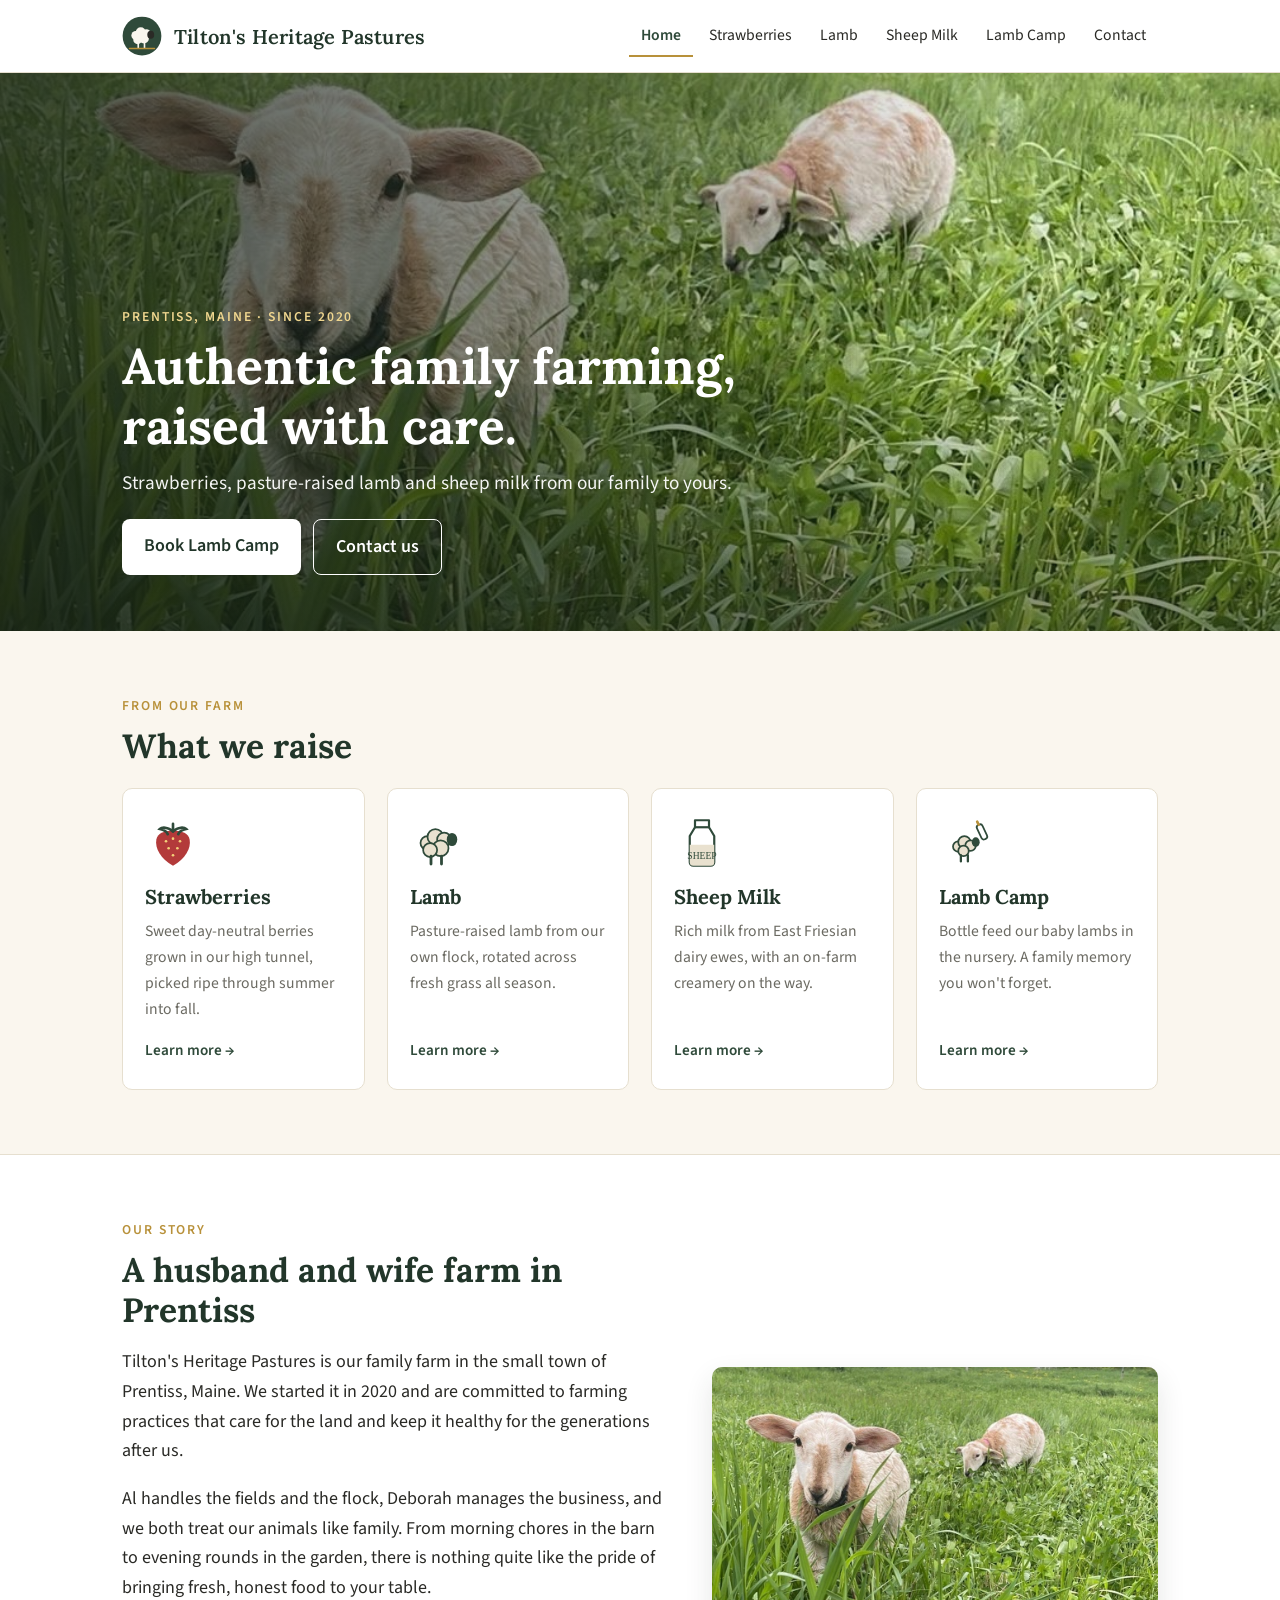
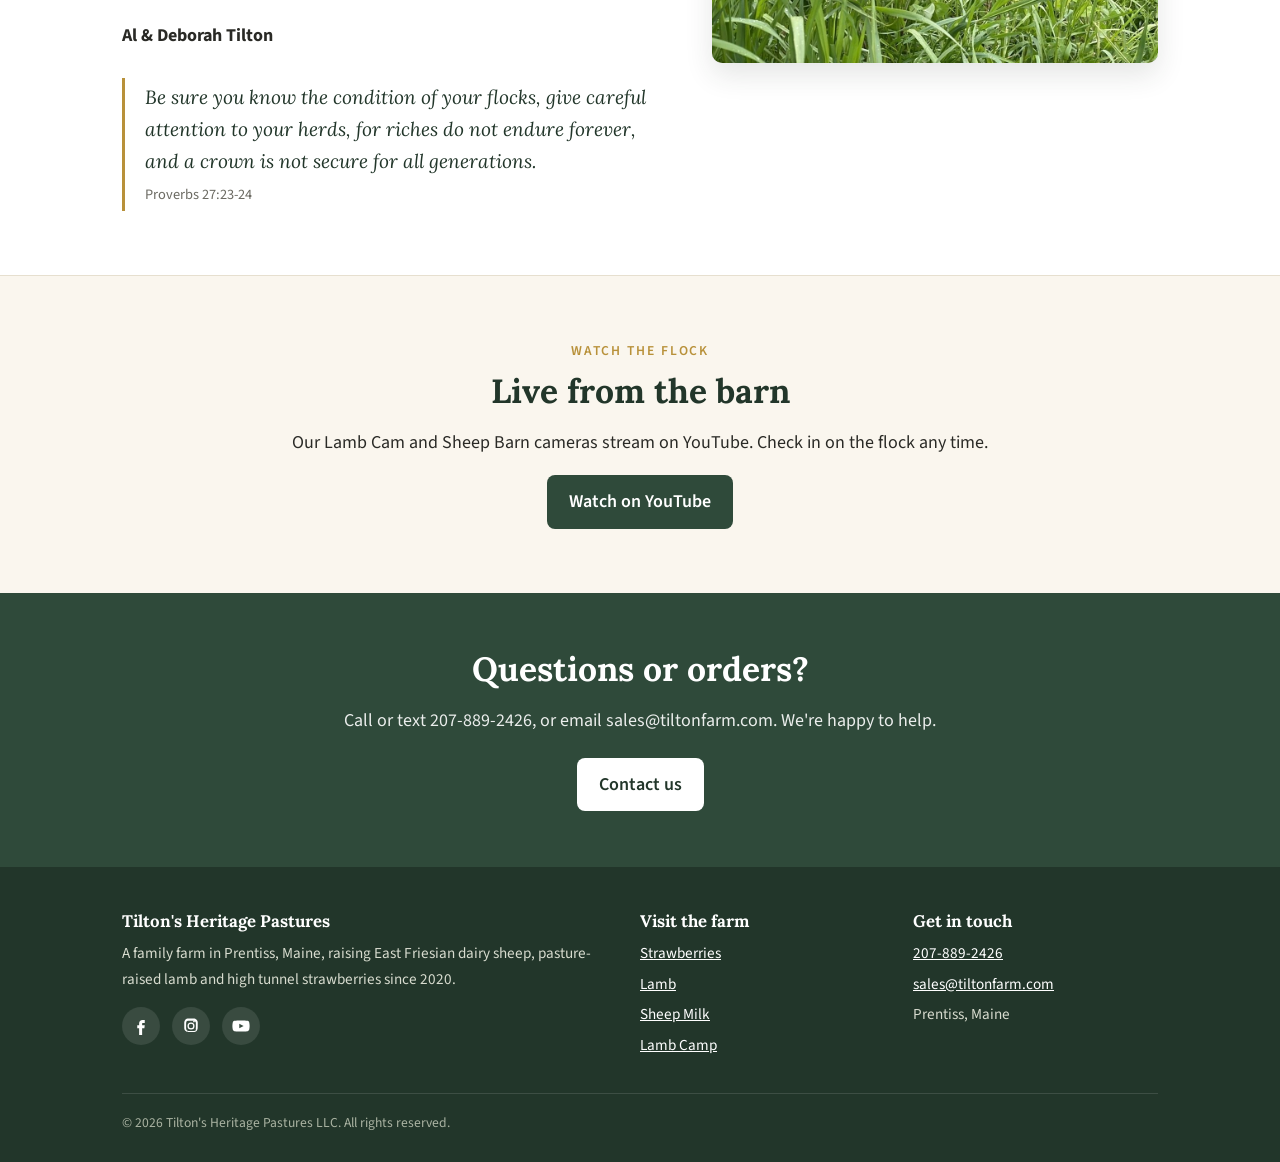
==== index.html @ 11d46650 "Launch tiltonfarm.com site Co-Authored-By: Claude Opus 5.5 <noreply@anthropic.com> Claude-Session: h" ====
<!DOCTYPE html>
<html lang="en">
<head>
<meta charset="utf-8">
<meta name="viewport" content="width=device-width, initial-scale=1">
<title>Tilton's Heritage Pastures | Family Farm in Prentiss, Maine</title>
<meta name="description" content="Family farm in Prentiss, Maine: high tunnel strawberries, pasture-raised lamb, East Friesian sheep milk and Lamb Camp bottle feeding visits.">

<link rel="icon" href="img/favicon.svg" type="image/svg+xml">
<link rel="preconnect" href="https://fonts.googleapis.com"><link rel="preconnect" href="https://fonts.gstatic.com" crossorigin>
<link href="https://fonts.googleapis.com/css2?family=Lora:wght@500;600&family=Source+Sans+3:wght@400;600&display=swap" rel="stylesheet">
<link rel="stylesheet" href="css/style.css">
</head>
<body>
<header class="site-header">
  <div class="wrap">
    <a class="brand" href="index.html"><svg width="40" height="40" viewBox="0 0 64 64" xmlns="http://www.w3.org/2000/svg" aria-hidden="true"><circle cx="32" cy="32" r="31" fill="#2f4a3a"/><g fill="#faf6ee"><circle cx="22" cy="31" r="7"/><circle cx="30" cy="26" r="8"/><circle cx="39" cy="28" r="7"/><circle cx="35" cy="36" r="8"/><circle cx="25" cy="38" r="7"/></g><ellipse cx="46" cy="30" rx="5.5" ry="6.5" fill="#2a2a26"/><g stroke="#faf6ee" stroke-width="2.6" stroke-linecap="round"><path d="M26 44v7M36 44v7"/></g><path d="M12 52h40" stroke="#b8913a" stroke-width="2.4" stroke-linecap="round"/></svg><span>Tilton's Heritage Pastures</span></a>
    <button class="menu-btn" aria-expanded="false" aria-controls="nav">Menu</button>
    <nav class="nav" id="nav"><a href="index.html" aria-current="page">Home</a><a href="strawberries.html">Strawberries</a><a href="lamb.html">Lamb</a><a href="sheep-milk.html">Sheep Milk</a><a href="lamb-camp.html">Lamb Camp</a><a href="contact.html">Contact</a></nav>
  </div>
</header>
<main>
<div class="hero" style="background-image:url('img/lambs-pasture.jpg')">
  <div class="wrap">
    <span class="eyebrow" style="color:#f0d68f">Prentiss, Maine &middot; Since 2020</span>
    <h1>Authentic family farming,<br>raised with care.</h1>
    <p>Strawberries, pasture-raised lamb and sheep milk from our family to yours.</p>
    <div class="actions"><a class="btn light" href="lamb-camp.html">Book Lamb Camp</a><a class="btn ghost" style="color:#fff;border-color:#fff" href="contact.html">Contact us</a></div>
  </div>
</div>

<section>
  <div class="wrap">
    <span class="eyebrow">From our farm</span>
    <h2>What we raise</h2>
    <div class="grid cards" style="margin-top:22px">
      <a class="card" href="strawberries.html"><svg viewBox="0 0 64 64" class="icon" aria-hidden="true"><path d="M32 58C18 50 11 38 13 28c1.5-7 8-10 19-10s17.5 3 19 10c2 10-5 22-19 30z" fill="#b33a3a"/><g fill="#f3d27a"><circle cx="24" cy="30" r="1.5"/><circle cx="32" cy="27" r="1.5"/><circle cx="40" cy="30" r="1.5"/><circle cx="27" cy="38" r="1.5"/><circle cx="37" cy="38" r="1.5"/><circle cx="32" cy="46" r="1.5"/></g><path d="M32 19c-6-6-13-5-15-3 5 1 8 3 9 6m6-3c6-6 13-5 15-3-5 1-8 3-9 6M32 19v-9" stroke="#2f4a3a" stroke-width="3" fill="none" stroke-linecap="round"/></svg><h3>Strawberries</h3><p>Sweet day-neutral berries grown in our high tunnel, picked ripe through summer into fall.</p><span class="more">Learn more &rarr;</span></a>
      <a class="card" href="lamb.html"><svg viewBox="0 0 64 64" class="icon" aria-hidden="true"><g fill="#e9e1cf" stroke="#2f4a3a" stroke-width="2"><circle cx="20" cy="32" r="8"/><circle cx="29" cy="25" r="9"/><circle cx="39" cy="28" r="8"/><circle cx="35" cy="38" r="9"/><circle cx="23" cy="40" r="8"/></g><ellipse cx="48" cy="28" rx="6" ry="7.5" fill="#2f4a3a"/><path d="M24 47v9M36 47v9" stroke="#2f4a3a" stroke-width="3.2" stroke-linecap="round"/></svg><h3>Lamb</h3><p>Pasture-raised lamb from our own flock, rotated across fresh grass all season.</p><span class="more">Learn more &rarr;</span></a>
      <a class="card" href="sheep-milk.html"><svg viewBox="0 0 64 64" class="icon" aria-hidden="true"><path d="M24 6h16v8l6 10v30a4 4 0 0 1-4 4H22a4 4 0 0 1-4-4V24l6-10z" fill="#fff" stroke="#2f4a3a" stroke-width="2.5" stroke-linejoin="round"/><path d="M18 34h28v20a4 4 0 0 1-4 4H22a4 4 0 0 1-4-4z" fill="#e9e1cf"/><path d="M24 14h16" stroke="#2f4a3a" stroke-width="2.5"/><text x="32" y="50" text-anchor="middle" font-family="Georgia,serif" font-size="11" fill="#2f4a3a">SHEEP</text></svg><h3>Sheep Milk</h3><p>Rich milk from East Friesian dairy ewes, with an on-farm creamery on the way.</p><span class="more">Learn more &rarr;</span></a>
      <a class="card" href="lamb-camp.html"><svg viewBox="0 0 64 64" class="icon" aria-hidden="true"><g fill="#e9e1cf" stroke="#2f4a3a" stroke-width="2"><circle cx="22" cy="36" r="6"/><circle cx="29" cy="31" r="7"/><circle cx="36" cy="35" r="6"/><circle cx="28" cy="41" r="6"/></g><ellipse cx="42" cy="31" rx="4.5" ry="5.5" fill="#2f4a3a"/><path d="M25 46v7M33 46v7" stroke="#2f4a3a" stroke-width="2.6" stroke-linecap="round"/><g transform="rotate(-25 50 20)"><rect x="46" y="10" width="7" height="18" rx="3" fill="#fff" stroke="#2f4a3a" stroke-width="2"/><path d="M49.5 6v4" stroke="#b8913a" stroke-width="3" stroke-linecap="round"/></g></svg><h3>Lamb Camp</h3><p>Bottle feed our baby lambs in the nursery. A family memory you won't forget.</p><span class="more">Learn more &rarr;</span></a>
    </div>
  </div>
</section>

<section class="alt">
  <div class="wrap split">
    <div>
      <span class="eyebrow">Our story</span>
      <h2>A husband and wife farm in Prentiss</h2>
      <p>Tilton's Heritage Pastures is our family farm in the small town of Prentiss, Maine. We started it in 2020 and are committed to farming practices that care for the land and keep it healthy for the generations after us.</p>
      <p>Al handles the fields and the flock, Deborah manages the business, and we both treat our animals like family. From morning chores in the barn to evening rounds in the garden, there is nothing quite like the pride of bringing fresh, honest food to your table.</p>
      <p><b>Al &amp; Deborah Tilton</b></p>
      <blockquote class="verse">Be sure you know the condition of your flocks, give careful attention to your herds, for riches do not endure forever, and a crown is not secure for all generations.<cite>Proverbs 27:23-24</cite></blockquote>
    </div>
    <div class="photo"><img src="img/lambs-pasture.jpg" alt="Two lambs grazing in tall green pasture at Tilton's Heritage Pastures" loading="lazy"></div>
  </div>
</section>

<section>
  <div class="wrap narrow" style="text-align:center">
    <span class="eyebrow">Watch the flock</span>
    <h2>Live from the barn</h2>
    <p>Our Lamb Cam and Sheep Barn cameras stream on YouTube. Check in on the flock any time.</p>
    <a class="btn" href="https://www.youtube.com/channel/UCOa9P4OxR12sN200_mSr3ZQ" rel="noopener">Watch on YouTube</a>
  </div>
</section>
<div class="band"><div class="wrap"><h2>Questions or orders?</h2><p>Call or text 207-889-2426, or email sales@tiltonfarm.com. We're happy to help.</p><a class="btn light" href="contact.html">Contact us</a></div></div>
</main>
<footer class="site-footer">
  <div class="wrap">
    <div class="foot-grid">
      <div>
        <h3>Tilton's Heritage Pastures</h3>
        <p>A family farm in Prentiss, Maine, raising East Friesian dairy sheep, pasture-raised lamb and high tunnel strawberries since 2020.</p>
        <div class="social">
<a href="https://www.facebook.com/Tiltonhp/" aria-label="Facebook" rel="noopener"><svg viewBox="0 0 24 24"><path d="M14 8h3V4h-3c-2.8 0-4.5 1.8-4.5 4.6V11H7v4h2.5v9h4v-9h3l.5-4h-3.5V8.8c0-.5.3-.8.5-.8z"/></svg></a>
<a href="https://www.instagram.com/tiltonfarm" aria-label="Instagram" rel="noopener"><svg viewBox="0 0 24 24"><path d="M12 7.3A4.7 4.7 0 1 0 16.7 12 4.7 4.7 0 0 0 12 7.3zm0 7.7a3 3 0 1 1 3-3 3 3 0 0 1-3 3zm5-8.9a1.1 1.1 0 1 1-1.1-1.1A1.1 1.1 0 0 1 17 6.1zM21 7.5c-.1-1.5-.4-2.8-1.5-3.9S17 2.1 15.5 2C13.9 2 10 2 8.5 2 7 2.1 5.6 2.4 4.5 3.5S3.1 6 3 7.5C3 9.1 3 13 3 14.5c.1 1.5.4 2.8 1.5 3.9S7 19.9 8.5 20h7c1.5-.1 2.8-.4 3.9-1.5s1.4-2.4 1.5-3.9c.1-1.6.1-5.5.1-7.1zm-2 9.3a2.9 2.9 0 0 1-1.6 1.6c-1.1.4-3.8.3-5 .3s-3.9.1-5-.3a2.9 2.9 0 0 1-1.6-1.6c-.4-1.1-.3-3.8-.3-5s-.1-3.9.3-5A2.9 2.9 0 0 1 6.6 5.2c1.1-.4 3.8-.3 5-.3s3.9-.1 5 .3a2.9 2.9 0 0 1 1.6 1.6c.4 1.1.3 3.8.3 5s.1 3.9-.3 5z"/></svg></a>
<a href="https://www.youtube.com/channel/UCOa9P4OxR12sN200_mSr3ZQ" aria-label="YouTube" rel="noopener"><svg viewBox="0 0 24 24"><path d="M23 7.2a3 3 0 0 0-2.1-2.1C19 4.6 12 4.6 12 4.6s-7 0-8.9.5A3 3 0 0 0 1 7.2 31 31 0 0 0 .5 12 31 31 0 0 0 1 16.8a3 3 0 0 0 2.1 2.1c1.9.5 8.9.5 8.9.5s7 0 8.9-.5a3 3 0 0 0 2.1-2.1 31 31 0 0 0 .5-4.8 31 31 0 0 0-.5-4.8zM9.7 15V9l5.8 3z"/></svg></a>
</div>
      </div>
      <div>
        <h3>Visit the farm</h3>
        <ul><li><a href="strawberries.html">Strawberries</a></li><li><a href="lamb.html">Lamb</a></li><li><a href="sheep-milk.html">Sheep Milk</a></li><li><a href="lamb-camp.html">Lamb Camp</a></li></ul>
      </div>
      <div>
        <h3>Get in touch</h3>
        <ul>
          <li><a href="tel:+12078892426">207-889-2426</a></li>
          <li><a href="mailto:sales@tiltonfarm.com">sales@tiltonfarm.com</a></li>
          <li>Prentiss, Maine</li>
        </ul>
      </div>
    </div>
    <div class="copy">&copy; <span id="yr">2026</span> Tilton's Heritage Pastures LLC. All rights reserved.</div>
  </div>
</footer>
<script>
document.getElementById('yr').textContent=new Date().getFullYear();
var b=document.querySelector('.menu-btn'),n=document.getElementById('nav');
if(b){b.addEventListener('click',function(){var o=n.classList.toggle('open');b.setAttribute('aria-expanded',o)})}
</script>
</body>
</html>
---- css/style.css ----
:root{
  --green:#2f4a3a;
  --green-dark:#22362a;
  --cream:#faf6ee;
  --paper:#ffffff;
  --ink:#2a2a26;
  --muted:#6b6a62;
  --wheat:#b8913a;
  --berry:#b33a3a;
  --line:#e6dfcf;
  --radius:10px;
  --serif:"Lora",Georgia,"Times New Roman",serif;
  --sans:"Source Sans 3","Segoe UI",Helvetica,Arial,sans-serif;
}
*{box-sizing:border-box}
html{scroll-behavior:smooth}
body{margin:0;background:var(--cream);color:var(--ink);font-family:var(--sans);font-size:18px;line-height:1.65}
img{max-width:100%;display:block}
a{color:var(--green)}
h1,h2,h3{font-family:var(--serif);color:var(--green-dark);line-height:1.2;margin:0 0 .5em}
h1{font-size:clamp(2rem,4.5vw,3.1rem)}
h2{font-size:clamp(1.6rem,3vw,2.1rem)}
h3{font-size:1.25rem}
p{margin:0 0 1em}
.wrap{max-width:1080px;margin:0 auto;padding:0 22px}
.narrow{max-width:760px}

/* Header */
.site-header{background:var(--paper);border-bottom:1px solid var(--line);position:sticky;top:0;z-index:20}
.site-header .wrap{display:flex;align-items:center;justify-content:space-between;gap:16px;min-height:72px}
.brand{display:flex;align-items:center;gap:12px;text-decoration:none;color:var(--green-dark)}
.brand img{width:40px;height:40px}
.brand span{font-family:var(--serif);font-size:1.25rem;font-weight:600;letter-spacing:.2px}
.nav{display:flex;gap:4px;flex-wrap:wrap}
.nav a{text-decoration:none;color:var(--ink);padding:8px 12px;border-radius:6px;font-size:.98rem}
.nav a:hover{background:var(--cream)}
.nav a[aria-current="page"]{color:var(--green);font-weight:600;box-shadow:inset 0 -2px 0 var(--wheat);border-radius:0}
.menu-btn{display:none;background:none;border:1px solid var(--line);border-radius:6px;padding:8px 12px;font:inherit;cursor:pointer}
@media (max-width:860px){
  .menu-btn{display:block}
  .nav{display:none;position:absolute;left:0;right:0;top:72px;background:var(--paper);flex-direction:column;padding:8px 16px 16px;border-bottom:1px solid var(--line)}
  .nav.open{display:flex}
  .nav a{padding:12px 8px;border-bottom:1px solid var(--line)}
}

/* Hero */
.hero{position:relative;min-height:62vh;background-position:70% 40%!important;display:flex;align-items:flex-end;color:#fff;background:#3c4a3e center/cover no-repeat}
.hero::after{content:"";position:absolute;inset:0;background:linear-gradient(90deg,rgba(20,30,22,.78) 0%,rgba(20,30,22,.45) 45%,rgba(20,30,22,.05) 75%),linear-gradient(180deg,rgba(0,0,0,0) 50%,rgba(20,30,22,.5))}
.hero .wrap{width:100%;position:relative;z-index:1;padding-bottom:56px;padding-top:120px}
.hero h1{color:#fff;margin-bottom:.25em}
.hero p{font-size:1.2rem;max-width:620px;opacity:.95}
.page-head{background:var(--green);color:#fff;padding:64px 0 48px}
.page-head h1{color:#fff;margin-bottom:.2em}
.page-head p{opacity:.9;font-size:1.15rem;margin:0;max-width:640px}
.eyebrow{font-size:.85rem;letter-spacing:.14em;text-transform:uppercase;color:var(--wheat);font-weight:600;margin-bottom:.6em;display:block}
.page-head .eyebrow{color:#e3c983}

/* Sections */
section{padding:64px 0}
section.alt{background:var(--paper);border-top:1px solid var(--line);border-bottom:1px solid var(--line)}
.grid{display:grid;gap:22px}
.cards{grid-template-columns:repeat(auto-fit,minmax(220px,1fr))}
.card{background:var(--paper);border:1px solid var(--line);border-radius:var(--radius);padding:26px 22px;text-decoration:none;color:inherit;display:flex;flex-direction:column;transition:transform .15s,box-shadow .15s}
a.card:hover{transform:translateY(-3px);box-shadow:0 10px 24px rgba(40,50,40,.08)}
.card .icon{width:56px;height:56px;margin-bottom:14px}
.card p{color:var(--muted);font-size:.98rem;flex:1}
.card .more{color:var(--green);font-weight:600;font-size:.95rem}
.split{display:grid;grid-template-columns:1.1fr .9fr;gap:44px;align-items:center}
@media (max-width:820px){.split{grid-template-columns:1fr}}
.photo{border-radius:var(--radius);overflow:hidden;box-shadow:0 12px 28px rgba(40,50,40,.12)}
.art{background:var(--paper);border:1px solid var(--line);border-radius:var(--radius);padding:40px;display:flex;align-items:center;justify-content:center}
.art svg{width:min(260px,70%);height:auto}
.verse{font-family:var(--serif);font-style:italic;font-size:1.2rem;color:var(--green-dark);border-left:3px solid var(--wheat);padding:4px 0 4px 20px;margin:28px 0 0}
.verse cite{display:block;font-style:normal;font-family:var(--sans);font-size:.9rem;color:var(--muted);margin-top:6px}
ul.ticks{list-style:none;padding:0;margin:0 0 1em}
ul.ticks li{padding-left:28px;position:relative;margin-bottom:.5em}
ul.ticks li::before{content:"";position:absolute;left:4px;top:.55em;width:10px;height:10px;border-radius:50%;background:var(--wheat)}
.facts{display:grid;grid-template-columns:repeat(auto-fit,minmax(180px,1fr));gap:16px;margin:24px 0}
.fact{background:var(--cream);border-radius:8px;padding:16px 18px}
.fact b{display:block;font-family:var(--serif);font-size:1.35rem;color:var(--green-dark)}
.fact span{color:var(--muted);font-size:.92rem}
.note{background:#fff8e6;border:1px solid #ecd9a6;border-radius:8px;padding:14px 18px;font-size:.96rem}

/* Buttons */
.btn{display:inline-block;background:var(--green);color:#fff;text-decoration:none;padding:12px 22px;border-radius:8px;font-weight:600;border:0;font:inherit;font-weight:600;cursor:pointer}
.btn:hover{background:var(--green-dark)}
.btn.light{background:#fff;color:var(--green-dark)}
.btn.ghost{background:transparent;color:var(--green);border:1.5px solid var(--green)}
.actions{display:flex;gap:12px;flex-wrap:wrap;margin-top:18px}

/* CTA band */
.band{background:var(--green);color:#fff;text-align:center;padding:56px 0}
.band h2{color:#fff}
.band p{opacity:.9;max-width:600px;margin:0 auto 1.2em}

/* Footer */
.site-footer{background:var(--green-dark);color:#d8dccf;padding:44px 0 28px;font-size:.95rem}
.site-footer a{color:#fff}
.foot-grid{display:grid;grid-template-columns:2fr 1fr 1fr;gap:28px}
@media (max-width:720px){.foot-grid{grid-template-columns:1fr}}
.site-footer h3{color:#fff;font-size:1.05rem;margin-bottom:.6em}
.site-footer ul{list-style:none;padding:0;margin:0}
.site-footer li{margin-bottom:.35em}
.social{display:flex;gap:12px;margin-top:10px}
.social a{display:inline-flex;width:38px;height:38px;border-radius:50%;background:rgba(255,255,255,.1);align-items:center;justify-content:center}
.social svg{width:18px;height:18px;fill:#fff}
.copy{border-top:1px solid rgba(255,255,255,.12);margin-top:30px;padding-top:18px;font-size:.85rem;color:#aab3a2}

/* Forms (letter of intent) */
form .row{display:grid;grid-template-columns:1fr 1fr;gap:16px}
@media (max-width:640px){form .row{grid-template-columns:1fr}}
label{display:block;font-weight:600;font-size:.95rem;margin-bottom:4px}
input,select,textarea{width:100%;font:inherit;font-size:1rem;padding:10px 12px;border:1px solid #cfc7b4;border-radius:8px;background:#fff;color:var(--ink)}
input:focus,select:focus,textarea:focus{outline:2px solid var(--wheat);border-color:var(--wheat)}
.field{margin-bottom:16px}
.hint{font-size:.85rem;color:var(--muted);font-weight:400}
table.products{width:100%;border-collapse:collapse;margin:8px 0 18px;background:#fff}
table.products th,table.products td{border:1px solid var(--line);padding:10px;text-align:left;vertical-align:top;font-size:.96rem}
table.products th{background:var(--cream);font-weight:600}
table.products input{padding:8px}
@media (max-width:640px){
  table.products thead{display:none}
  table.products tr{display:block;border:1px solid var(--line);margin-bottom:12px}
  table.products td{display:block;border:0;border-bottom:1px solid var(--line)}
  table.products td::before{content:attr(data-label);display:block;font-weight:600;font-size:.85rem;color:var(--muted)}
}
.check{display:flex;gap:10px;align-items:flex-start;font-weight:400}
.check input{width:auto;margin-top:6px}
.letter{background:#fff;border:1px solid var(--line);border-radius:var(--radius);padding:44px;font-family:var(--serif);font-size:16px;line-height:1.6}
.letter h2{font-size:1.5rem;text-align:center}
.letter .head{text-align:center;margin-bottom:24px;font-family:var(--sans);font-size:.92rem;color:var(--muted)}
.letter table{width:100%;border-collapse:collapse;font-family:var(--sans);font-size:.9rem;margin:10px 0 18px}
.letter th,.letter td{border:1px solid #bbb;padding:7px 9px;text-align:left}
.sig{font-family:"Brush Script MT","Segoe Script",cursive;font-size:1.6rem}
.hidden{display:none}

@media print{
  .site-header,.site-footer,.no-print,.page-head{display:none!important}
  body{background:#fff;font-size:12pt}
  section{padding:0}
  .letter{border:0;padding:0}
}
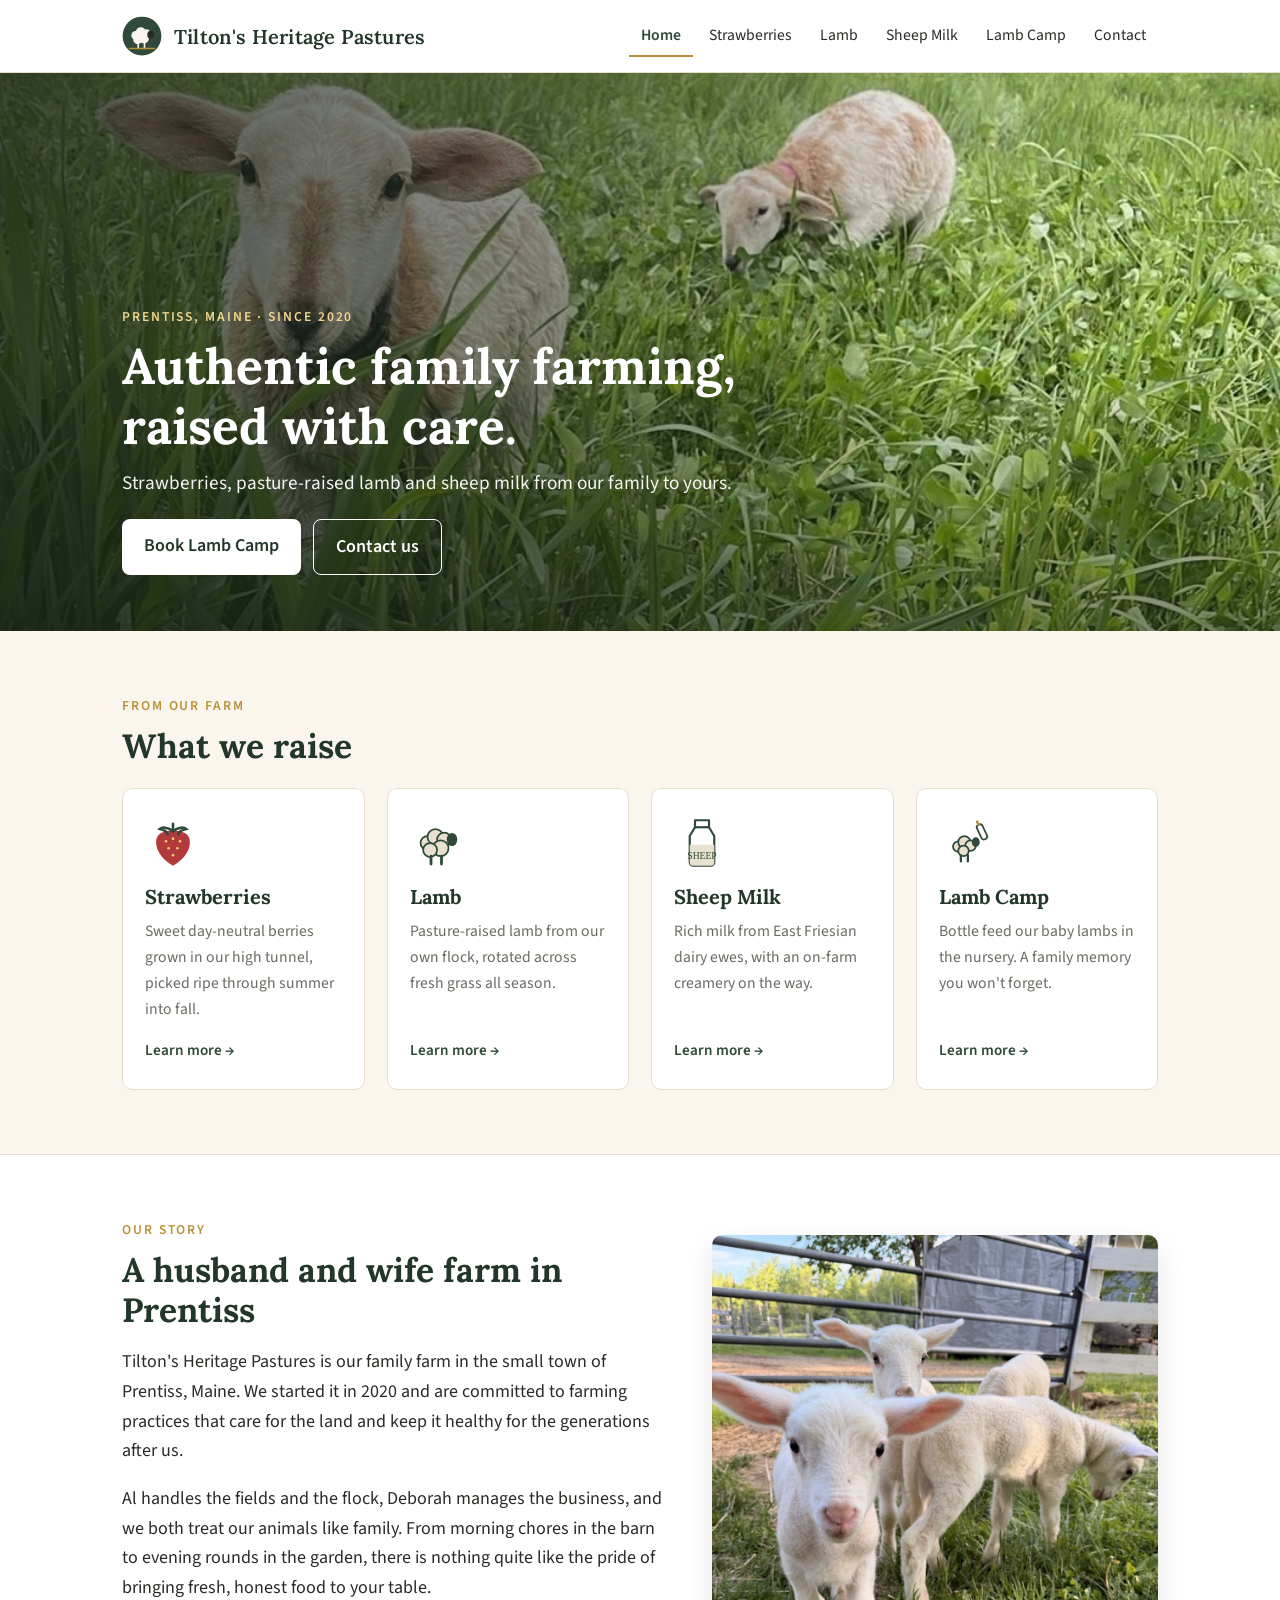
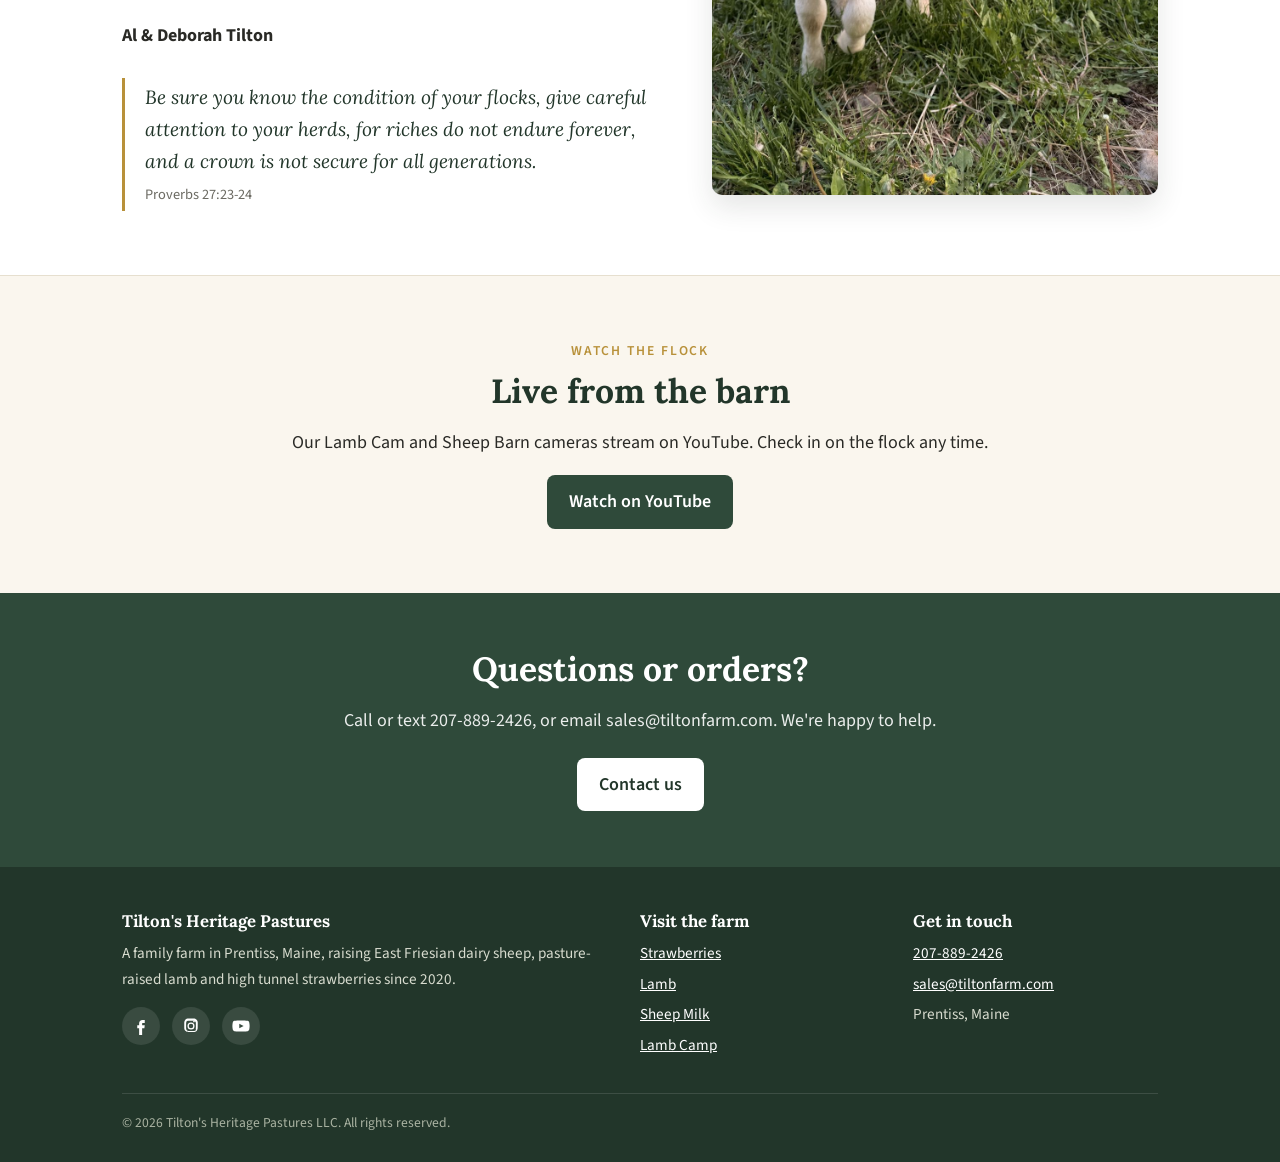
==== commit 232e815a: "Add farm photos to Lamb Camp, Sheep Milk, Lamb and Home pages Co-Authored-By: Claude Opus 5.5 <norep" ====
--- a/index.html
+++ b/index.html
@@ -52,7 +52,7 @@
       <p><b>Al &amp; Deborah Tilton</b></p>
       <blockquote class="verse">Be sure you know the condition of your flocks, give careful attention to your herds, for riches do not endure forever, and a crown is not secure for all generations.<cite>Proverbs 27:23-24</cite></blockquote>
     </div>
-    <div class="photo"><img src="img/lambs-pasture.jpg" alt="Two lambs grazing in tall green pasture at Tilton's Heritage Pastures" loading="lazy"></div>
+    <div class="photo"><img src="img/lambs-closeup.jpg" alt="Young lambs at the gate at Tilton's Heritage Pastures" loading="lazy"></div>
   </div>
 </section>
 
--- a/css/style.css
+++ b/css/style.css
@@ -68,6 +68,7 @@
 .split{display:grid;grid-template-columns:1.1fr .9fr;gap:44px;align-items:center}
 @media (max-width:820px){.split{grid-template-columns:1fr}}
 .photo{border-radius:var(--radius);overflow:hidden;box-shadow:0 12px 28px rgba(40,50,40,.12)}
+.photo img{width:100%;max-height:560px;object-fit:cover}
 .art{background:var(--paper);border:1px solid var(--line);border-radius:var(--radius);padding:40px;display:flex;align-items:center;justify-content:center}
 .art svg{width:min(260px,70%);height:auto}
 .verse{font-family:var(--serif);font-style:italic;font-size:1.2rem;color:var(--green-dark);border-left:3px solid var(--wheat);padding:4px 0 4px 20px;margin:28px 0 0}
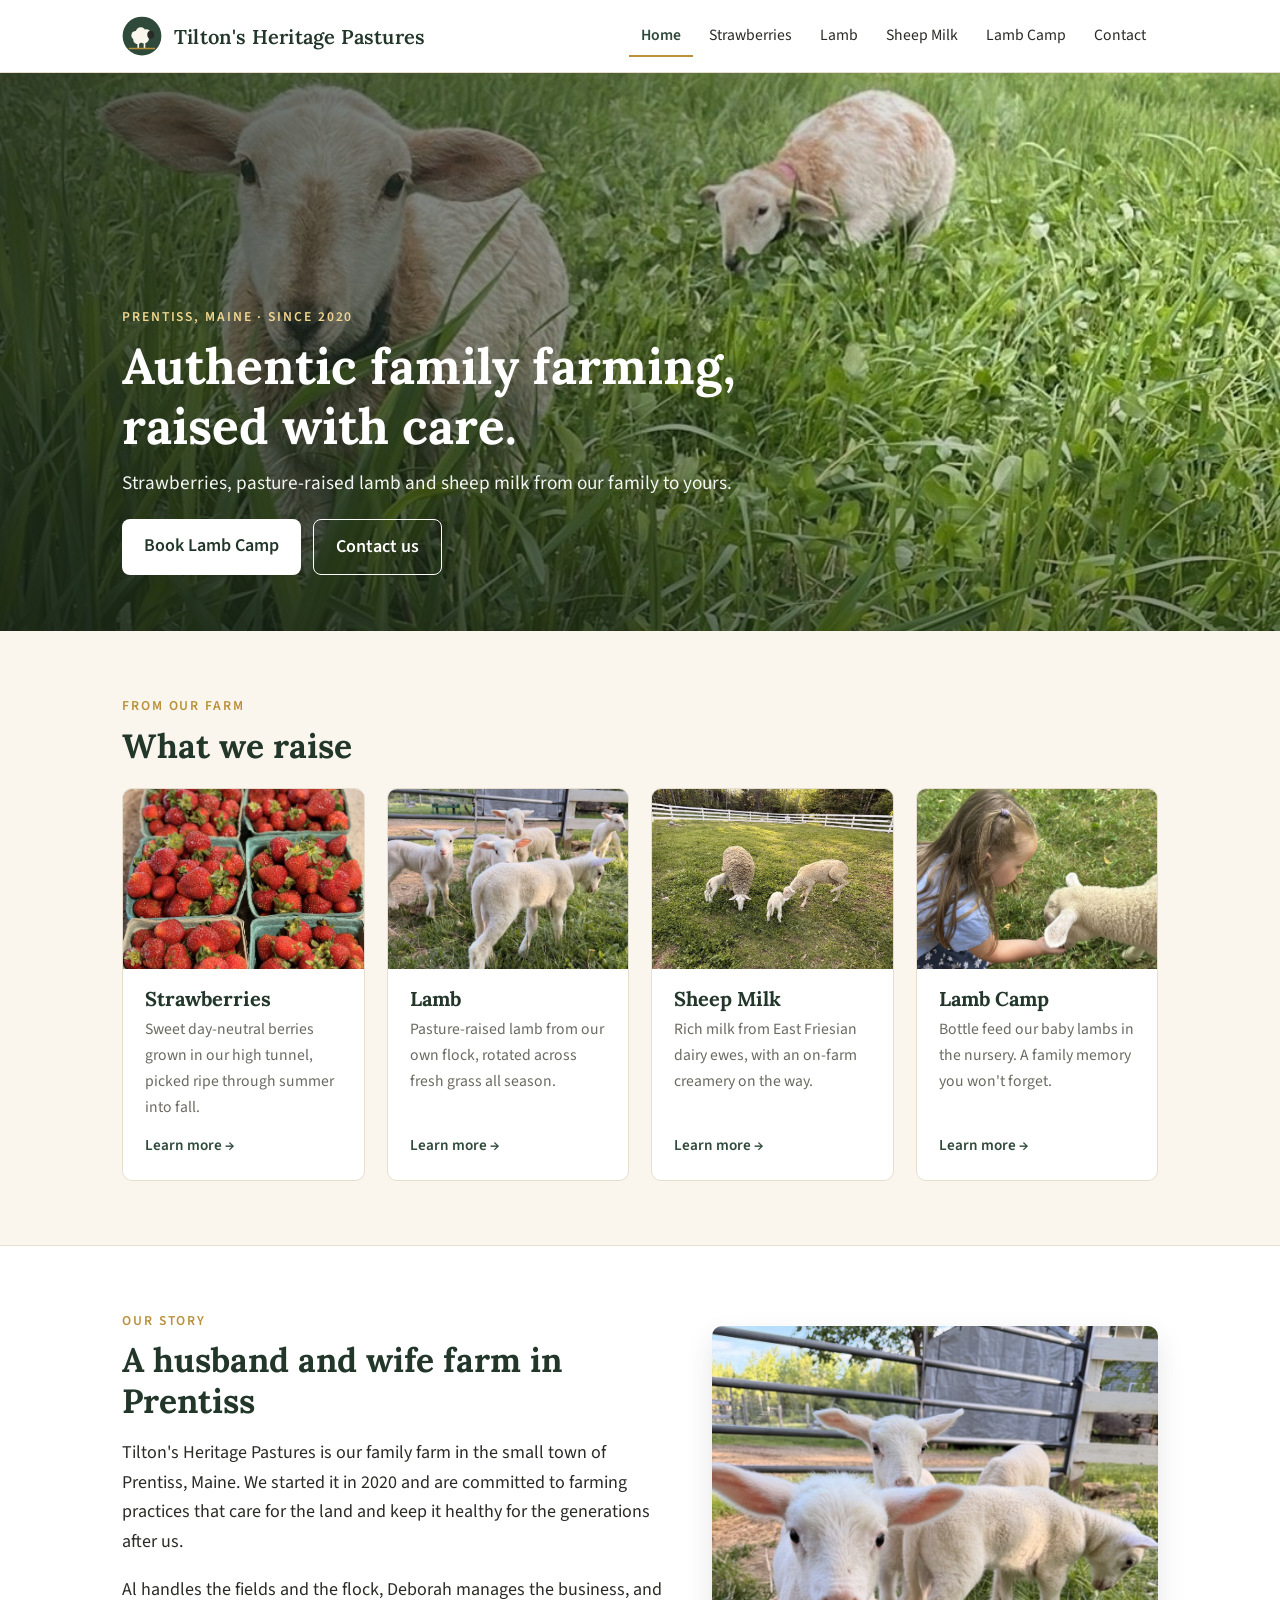
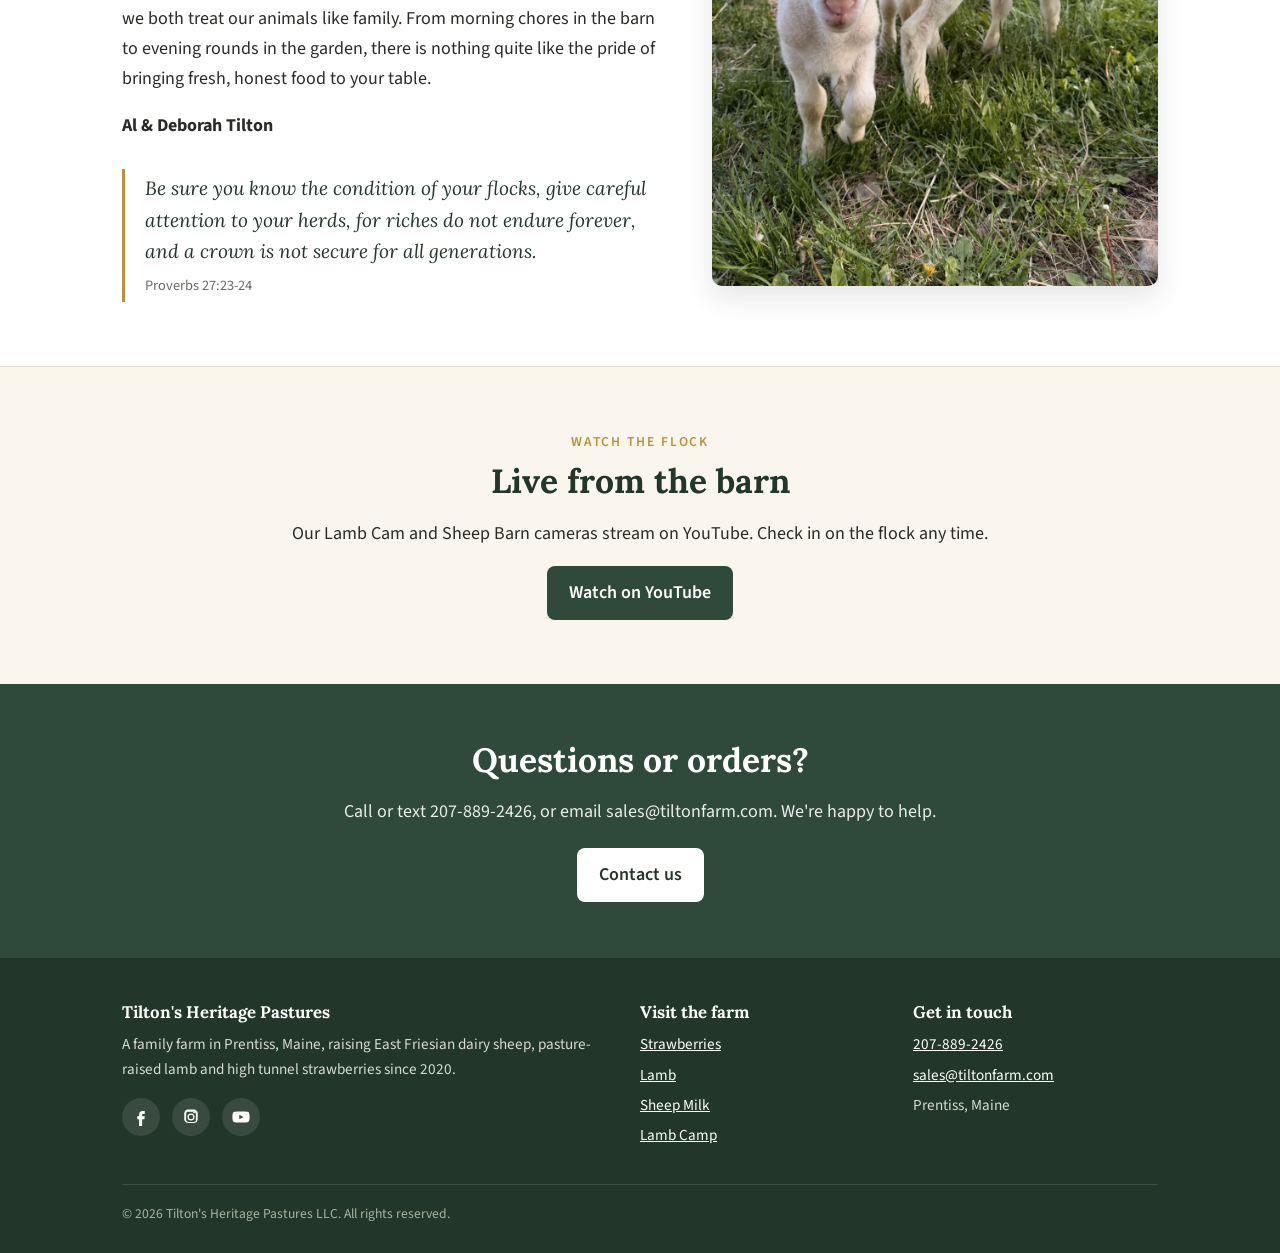
==== commit 930f95cf: "Use farm photos on home page product cards Co-Authored-By: Claude Opus 5.5 <noreply@anthropic.com> C" ====
--- a/index.html
+++ b/index.html
@@ -34,10 +34,10 @@
     <span class="eyebrow">From our farm</span>
     <h2>What we raise</h2>
     <div class="grid cards" style="margin-top:22px">
-      <a class="card" href="strawberries.html"><svg viewBox="0 0 64 64" class="icon" aria-hidden="true"><path d="M32 58C18 50 11 38 13 28c1.5-7 8-10 19-10s17.5 3 19 10c2 10-5 22-19 30z" fill="#b33a3a"/><g fill="#f3d27a"><circle cx="24" cy="30" r="1.5"/><circle cx="32" cy="27" r="1.5"/><circle cx="40" cy="30" r="1.5"/><circle cx="27" cy="38" r="1.5"/><circle cx="37" cy="38" r="1.5"/><circle cx="32" cy="46" r="1.5"/></g><path d="M32 19c-6-6-13-5-15-3 5 1 8 3 9 6m6-3c6-6 13-5 15-3-5 1-8 3-9 6M32 19v-9" stroke="#2f4a3a" stroke-width="3" fill="none" stroke-linecap="round"/></svg><h3>Strawberries</h3><p>Sweet day-neutral berries grown in our high tunnel, picked ripe through summer into fall.</p><span class="more">Learn more &rarr;</span></a>
-      <a class="card" href="lamb.html"><svg viewBox="0 0 64 64" class="icon" aria-hidden="true"><g fill="#e9e1cf" stroke="#2f4a3a" stroke-width="2"><circle cx="20" cy="32" r="8"/><circle cx="29" cy="25" r="9"/><circle cx="39" cy="28" r="8"/><circle cx="35" cy="38" r="9"/><circle cx="23" cy="40" r="8"/></g><ellipse cx="48" cy="28" rx="6" ry="7.5" fill="#2f4a3a"/><path d="M24 47v9M36 47v9" stroke="#2f4a3a" stroke-width="3.2" stroke-linecap="round"/></svg><h3>Lamb</h3><p>Pasture-raised lamb from our own flock, rotated across fresh grass all season.</p><span class="more">Learn more &rarr;</span></a>
-      <a class="card" href="sheep-milk.html"><svg viewBox="0 0 64 64" class="icon" aria-hidden="true"><path d="M24 6h16v8l6 10v30a4 4 0 0 1-4 4H22a4 4 0 0 1-4-4V24l6-10z" fill="#fff" stroke="#2f4a3a" stroke-width="2.5" stroke-linejoin="round"/><path d="M18 34h28v20a4 4 0 0 1-4 4H22a4 4 0 0 1-4-4z" fill="#e9e1cf"/><path d="M24 14h16" stroke="#2f4a3a" stroke-width="2.5"/><text x="32" y="50" text-anchor="middle" font-family="Georgia,serif" font-size="11" fill="#2f4a3a">SHEEP</text></svg><h3>Sheep Milk</h3><p>Rich milk from East Friesian dairy ewes, with an on-farm creamery on the way.</p><span class="more">Learn more &rarr;</span></a>
-      <a class="card" href="lamb-camp.html"><svg viewBox="0 0 64 64" class="icon" aria-hidden="true"><g fill="#e9e1cf" stroke="#2f4a3a" stroke-width="2"><circle cx="22" cy="36" r="6"/><circle cx="29" cy="31" r="7"/><circle cx="36" cy="35" r="6"/><circle cx="28" cy="41" r="6"/></g><ellipse cx="42" cy="31" rx="4.5" ry="5.5" fill="#2f4a3a"/><path d="M25 46v7M33 46v7" stroke="#2f4a3a" stroke-width="2.6" stroke-linecap="round"/><g transform="rotate(-25 50 20)"><rect x="46" y="10" width="7" height="18" rx="3" fill="#fff" stroke="#2f4a3a" stroke-width="2"/><path d="M49.5 6v4" stroke="#b8913a" stroke-width="3" stroke-linecap="round"/></g></svg><h3>Lamb Camp</h3><p>Bottle feed our baby lambs in the nursery. A family memory you won't forget.</p><span class="more">Learn more &rarr;</span></a>
+      <a class="card photo-card" href="strawberries.html"><img src="img/berries-quarts.jpg" alt="Quarts of fresh strawberries" loading="lazy"><h3>Strawberries</h3><p>Sweet day-neutral berries grown in our high tunnel, picked ripe through summer into fall.</p><span class="more">Learn more &rarr;</span></a>
+      <a class="card photo-card" href="lamb.html"><img src="img/lambs-at-gate.jpg" alt="Spring lambs on pasture" loading="lazy"><h3>Lamb</h3><p>Pasture-raised lamb from our own flock, rotated across fresh grass all season.</p><span class="more">Learn more &rarr;</span></a>
+      <a class="card photo-card" href="sheep-milk.html"><img src="img/ewes-and-lambs.jpg" alt="Dairy ewes grazing with their lambs" loading="lazy"><h3>Sheep Milk</h3><p>Rich milk from East Friesian dairy ewes, with an on-farm creamery on the way.</p><span class="more">Learn more &rarr;</span></a>
+      <a class="card photo-card" href="lamb-camp.html"><img src="img/lamb-camp-feeding.jpg" alt="A young visitor feeding a lamb" loading="lazy"><h3>Lamb Camp</h3><p>Bottle feed our baby lambs in the nursery. A family memory you won't forget.</p><span class="more">Learn more &rarr;</span></a>
     </div>
   </div>
 </section>
--- a/css/style.css
+++ b/css/style.css
@@ -62,6 +62,11 @@
 .cards{grid-template-columns:repeat(auto-fit,minmax(220px,1fr))}
 .card{background:var(--paper);border:1px solid var(--line);border-radius:var(--radius);padding:26px 22px;text-decoration:none;color:inherit;display:flex;flex-direction:column;transition:transform .15s,box-shadow .15s}
 a.card:hover{transform:translateY(-3px);box-shadow:0 10px 24px rgba(40,50,40,.08)}
+.photo-card{padding:0;overflow:hidden}
+.photo-card img{width:100%;aspect-ratio:4/3;object-fit:cover}
+.photo-card h3{margin:18px 22px 6px}
+.photo-card p{margin:0 22px 12px}
+.photo-card .more{margin:0 22px 22px}
 .card .icon{width:56px;height:56px;margin-bottom:14px}
 .card p{color:var(--muted);font-size:.98rem;flex:1}
 .card .more{color:var(--green);font-weight:600;font-size:.95rem}
@@ -71,6 +76,9 @@
 .photo img{width:100%;max-height:560px;object-fit:cover}
 .art{background:var(--paper);border:1px solid var(--line);border-radius:var(--radius);padding:40px;display:flex;align-items:center;justify-content:center}
 .art svg{width:min(260px,70%);height:auto}
+.gallery{display:grid;grid-template-columns:repeat(4,1fr);gap:14px;margin-top:22px}
+.gallery img{width:100%;aspect-ratio:1/1;object-fit:cover;border-radius:var(--radius)}
+@media (max-width:720px){.gallery{grid-template-columns:repeat(2,1fr)}}
 .verse{font-family:var(--serif);font-style:italic;font-size:1.2rem;color:var(--green-dark);border-left:3px solid var(--wheat);padding:4px 0 4px 20px;margin:28px 0 0}
 .verse cite{display:block;font-style:normal;font-family:var(--sans);font-size:.9rem;color:var(--muted);margin-top:6px}
 ul.ticks{list-style:none;padding:0;margin:0 0 1em}
